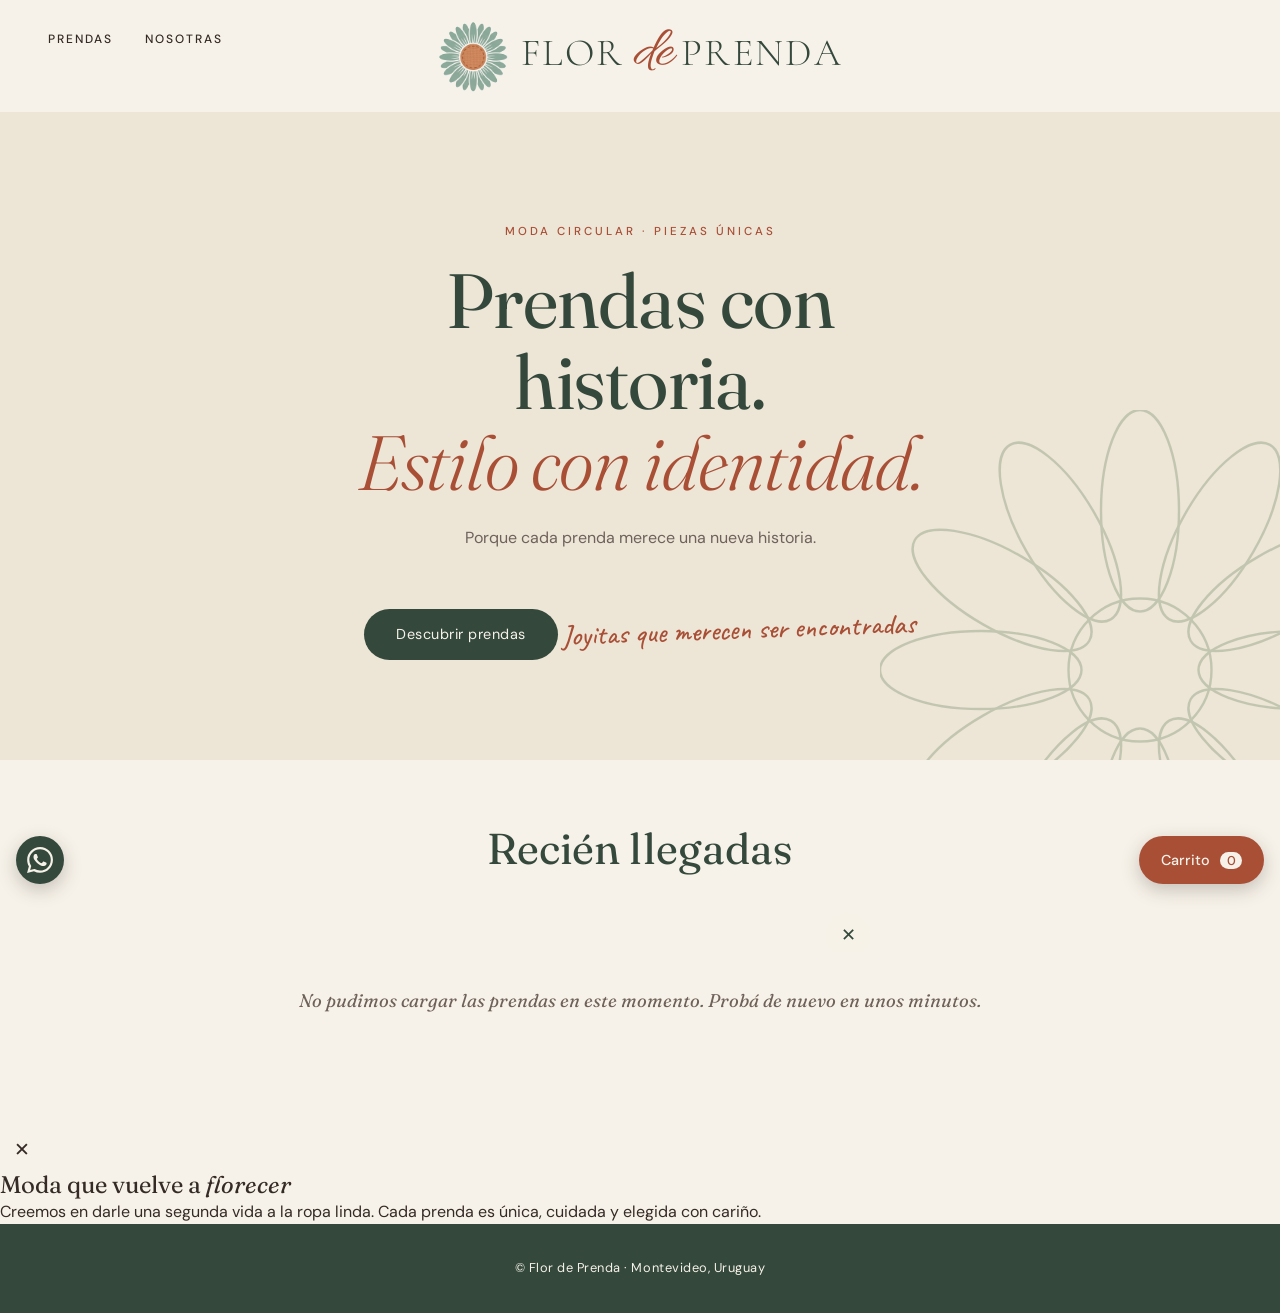
==== index.html @ 33b8c799 "Update index.html" ====
<!DOCTYPE html>
<html lang="es">
<head>
  <meta charset="UTF-8">
  <meta name="viewport" content="width=device-width, initial-scale=1">
  <title>Flor de Prenda · Ropa secondhand en Uruguay</title>

  <!-- Tipografías de Google Fonts: Fraunces (títulos), DM Sans (textos), Caveat (detalles a mano),
       Cormorant Garamond y Allura (solo para el logo) -->
  <link rel="preconnect" href="https://fonts.googleapis.com">
  <link rel="preconnect" href="https://fonts.gstatic.com" crossorigin>
  <link href="https://fonts.googleapis.com/css2?family=Fraunces:ital,opsz,wght@0,9..144,300..700;1,9..144,300..700&family=Cormorant+Garamond:wght@300;400&family=Allura&family=DM+Sans:wght@300;400;500&family=Caveat:wght@500&display=swap" rel="stylesheet">
  <link rel="icon" type="image/png" href="logo-flor.png">
  <!-- Acá conectamos el archivo de estilos -->
  <link rel="stylesheet" href="style.css">
  
</head>
<body>

  <!-- ENCABEZADO -->
  <header class="encabezado">
    <a href="#" class="marca" aria-label="Flor de Prenda, ir al inicio">
      <img class="marca-flor" src="logo-flor.png" alt="" width="380" height="380">
      <span class="marca-nombre">
        <span>FLOR</span><span class="marca-de">de</span><span>PRENDA</span>
      </span>
    </a>
    <nav class="menu">
      <a href="#prendas">Prendas</a>
      <a href="#nosotras">Nosotras</a>
    </nav>
  </header>

  <!-- PORTADA -->
  <section class="portada">

    <!-- Detalle decorativo: pétalos en línea fina (no se lee, solo adorna) -->
    <svg class="portada-petalos" viewBox="-160 -160 320 320" aria-hidden="true" focusable="false">
      <g fill="none" stroke="currentColor" stroke-width="1.5">
        <ellipse id="petalo" cx="0" cy="-98" rx="24" ry="62"/>
        <use href="#petalo" transform="rotate(30)"/>
        <use href="#petalo" transform="rotate(60)"/>
        <use href="#petalo" transform="rotate(90)"/>
        <use href="#petalo" transform="rotate(120)"/>
        <use href="#petalo" transform="rotate(150)"/>
        <use href="#petalo" transform="rotate(180)"/>
        <use href="#petalo" transform="rotate(210)"/>
        <use href="#petalo" transform="rotate(240)"/>
        <use href="#petalo" transform="rotate(270)"/>
        <use href="#petalo" transform="rotate(300)"/>
        <use href="#petalo" transform="rotate(330)"/>
        <circle r="44"/>
      </g>
    </svg>

    <div class="portada-contenido">
      <p class="portada-etiqueta">Moda circular · Piezas únicas</p>
      <h1>
        Prendas con historia.
        <span class="portada-linea2">Estilo con identidad.</span>
      </h1>
      <p class="portada-texto">
        Porque cada prenda merece una nueva historia.
      </p>
      <a href="#prendas" class="boton">Descubrir prendas</a>
      <p class="portada-nota">Joyitas que merecen ser encontradas</p>
    </div>
  </section>

  <!-- PRENDAS (se cargan solas desde Supabase) -->
  <section class="prendas" id="prendas">
    <h2>Recién llegadas</h2>
    <div class="filtros" id="filtros"></div>
    <div class="grilla" id="grilla"></div>
  </section>

    <!-- VENTANA "NOSOTRAS" -->
  <div class="fondo-nosotras" id="fondo-nosotras"></div>
  <section class="modal-nosotras" id="modal-nosotras" role="dialog" aria-modal="true" aria-labelledby="titulo-nosotras">
    <button class="cerrar" id="cerrar-nosotras" type="button" aria-label="Cerrar">✕</button>
    <h2 id="titulo-nosotras">Moda que vuelve a <em>florecer</em></h2>
    <p>
      Creemos en darle una segunda vida a la ropa linda. Cada prenda es única,
      cuidada y elegida con cariño.
    </p>
  </section>

  <!-- PIE DE PÁGINA -->
  <footer class="pie">
    <p>© Flor de Prenda · Montevideo, Uruguay</p>
  </footer>

  <!-- BOTÓN FLOTANTE DE WHATSAPP (consultas rápidas). El enlace lo completa app.js -->
  <a class="whatsapp-flotante" id="whatsapp-flotante" href="#" target="_blank" rel="noopener" aria-label="Consultar por WhatsApp">
    <svg viewBox="0 0 24 24" aria-hidden="true" focusable="false">
      <path d="M17.472 14.382c-.297-.149-1.758-.867-2.03-.967-.273-.099-.471-.148-.67.15-.197.297-.767.966-.94 1.164-.173.199-.347.223-.644.075-.297-.15-1.255-.463-2.39-1.475-.883-.788-1.48-1.761-1.653-2.059-.173-.297-.018-.458.13-.606.134-.133.298-.347.446-.52.149-.174.198-.298.298-.497.099-.198.05-.371-.025-.52-.075-.149-.669-1.612-.916-2.207-.242-.579-.487-.5-.669-.51-.173-.008-.371-.01-.57-.01-.198 0-.52.074-.792.372-.272.297-1.04 1.016-1.04 2.479 0 1.462 1.065 2.875 1.213 3.074.149.198 2.096 3.2 5.077 4.487.709.306 1.262.489 1.694.625.712.227 1.36.195 1.871.118.571-.085 1.758-.719 2.006-1.413.248-.694.248-1.289.173-1.413-.074-.124-.272-.198-.57-.347m-5.421 7.403h-.004a9.87 9.87 0 01-5.031-1.378l-.361-.214-3.741.982.998-3.648-.235-.374a9.86 9.86 0 01-1.51-5.26c.001-5.45 4.436-9.884 9.888-9.884 2.64 0 5.122 1.03 6.988 2.898a9.825 9.825 0 012.893 6.994c-.003 5.45-4.437 9.884-9.885 9.884m8.413-18.297A11.815 11.815 0 0012.05 0C5.495 0 .16 5.335.157 11.892c0 2.096.547 4.142 1.588 5.945L.057 24l6.305-1.654a11.882 11.882 0 005.683 1.448h.005c6.554 0 11.89-5.335 11.893-11.893a11.821 11.821 0 00-3.48-8.413Z"/>
    </svg>
  </a>

  <!-- CARRITO -->
  <button class="carrito-flotante" id="abrir-carrito" type="button">
    Carrito <span id="contador">0</span>
  </button>

  <div class="fondo-carrito" id="fondo-carrito"></div>

  <aside class="panel-carrito" id="panel-carrito" aria-label="Carrito de compras">
    <div class="panel-cabecera">
      <h2>Tu carrito</h2>
      <button class="cerrar" id="cerrar-carrito" type="button" aria-label="Cerrar carrito">✕</button>
    </div>
    <div class="panel-lista" id="lista-carrito"></div>
    <div class="panel-pie" id="pie-carrito"></div>
  </aside>
  <!-- FICHA DE LA PRENDA (fotos deslizables) -->
  <div class="fondo-ficha" id="fondo-ficha"></div>

  <aside class="ficha" id="ficha" role="dialog" aria-modal="true" aria-label="Detalle de la prenda">
    <button class="ficha-cerrar" id="cerrar-ficha" type="button" aria-label="Cerrar">✕</button>
    <div class="ficha-galeria" id="ficha-galeria"></div>
    <div class="ficha-info" id="ficha-info"></div>
  </aside>
  <script src="config.js"></script>
  <script src="app.js"></script>
</body>
</html>
---- style.css ----
/* ====== COLORES Y TIPOGRAFÍAS (los definimos una sola vez) ====== */
:root {
  /* Paleta de Flor de Prenda */
  --crema: #F7F2E9;
  --salvia: #A6B39A;
  --verde-oscuro: #34483C;
  --terracota: #A84F36;
  --chocolate: #342A26;

  /* Tonos derivados de la paleta */
  --arena: #EDE5D6;
  --salvia-suave: #E3E8DB;
  --terracota-oscuro: #8E412C;
  --texto: var(--chocolate);
  --texto-suave: #6E625A;

  /* Tipografías */
  --fuente-titulos: "Fraunces", Georgia, serif;
  --fuente-texto: "DM Sans", Arial, sans-serif;
  --fuente-mano: "Caveat", cursive;

  /* Tipografías del logo (solo se usan en el encabezado) */
  --fuente-logo: "Cormorant Garamond", Georgia, serif;
  --fuente-firma: "Allura", "Brush Script MT", cursive;
}

/* ====== BASE ====== */
* {
  box-sizing: border-box;
  margin: 0;
  padding: 0;
}

body {
  background: var(--crema);
  color: var(--texto);
  font-family: var(--fuente-texto);
  font-weight: 400;
  line-height: 1.6;
}

h1, h2, h3 {
  font-family: var(--fuente-titulos);
  font-weight: 400;
  line-height: 1.15;
}

a {
  color: inherit;
  text-decoration: none;
}

/* Contorno visible cuando se navega con el teclado */
a:focus-visible,
button:focus-visible {
  outline: 2px solid var(--terracota);
  outline-offset: 3px;
}

/* ====== ENCABEZADO ====== */
/* Celular: logo arriba, menú abajo, todo centrado */
.encabezado {
  display: grid;
  grid-template-columns: 1fr;
  justify-items: center;
  gap: 2px;
  padding: 14px 24px 4px;
  border-bottom: 1px solid var(--arena);
}

.marca {
  display: inline-flex;
  align-items: center;
  gap: 12px;
  color: var(--verde-oscuro);
}

/* La flor: el truco "darken" hace que su fondo se funda con la página */
.marca-flor {
  display: block;
  height: 54px;
  width: auto;
  mix-blend-mode: darken;
}

/* El nombre: FLOR y PRENDA en Cormorant Garamond Light, "de" en Allura */
.marca-nombre {
  display: flex;
  align-items: baseline;
  gap: 0.22em;
  font-family: var(--fuente-logo);
  font-weight: 300;
  font-size: 1.6rem;
  line-height: 1;
  letter-spacing: 0.06em;
}

.marca-de {
  display: inline-block;
  font-family: var(--fuente-firma);
  font-weight: 400;
  font-size: 1.5em;
  letter-spacing: 0;
  color: var(--terracota);
  transform: translateY(-0.02em);
}

.menu {
  display: flex;
  gap: 28px;
}

.menu a {
  display: inline-block;
  padding: 10px 0;
  font-size: 0.75rem;
  font-weight: 500;
  text-transform: uppercase;
  letter-spacing: 2px;
  color: var(--texto);
  border-bottom: 1px solid transparent;
  transition: color 0.2s, border-color 0.2s;
}

.menu a:hover {
  color: var(--terracota);
  border-bottom-color: var(--terracota);
}

/* Pantallas grandes: menú a la izquierda, logo en el centro */
@media (min-width: 900px) {
  .encabezado {
    grid-template-columns: 1fr auto 1fr;
    padding: 20px 48px;
  }

  .marca {
    grid-column: 2;
    grid-row: 1;
  }

  .menu {
    grid-column: 1;
    grid-row: 1;
    justify-self: start;
    gap: 32px;
  }

  .marca-flor {
    height: 72px;
  }

  .marca-nombre {
    font-size: 2.4rem;
  }
}

/* ====== PORTADA ====== */
.portada {
  position: relative;
  overflow: hidden;           /* los pétalos decorativos se recortan en el borde */
  text-align: center;
  padding: 72px 24px 64px;
  background: var(--arena);
}

.portada-contenido {
  position: relative;         /* queda por encima de los pétalos */
  max-width: 640px;
  margin: 0 auto;
}

/* Pétalos decorativos, muy sutiles */
.portada-petalos {
  position: absolute;
  right: -90px;
  bottom: -110px;
  width: 320px;
  height: 320px;
  color: var(--salvia);
  opacity: 0.6;
  pointer-events: none;
}

.portada-etiqueta {
  margin-bottom: 20px;
  font-size: 0.72rem;
  font-weight: 500;
  letter-spacing: 3px;
  text-transform: uppercase;
  color: var(--terracota);
}

.portada h1 {
  margin-bottom: 22px;
  font-size: clamp(2.6rem, 10vw, 4.8rem);
  font-weight: 400;
  line-height: 1.05;
  letter-spacing: -0.01em;
  color: var(--verde-oscuro);
}

/* Segunda línea: itálica terracota */
.portada-linea2 {
  display: block;
  font-style: italic;
  font-weight: 300;
  color: var(--terracota);
}

.portada-texto {
  max-width: 440px;
  margin: 0 auto 32px;
  color: var(--texto-suave);
}

/* Detalle manuscrito */
.portada-nota {
  display: inline-block;
  margin-top: 30px;
  font-family: var(--fuente-mano);
  font-size: 1.5rem;
  font-weight: 500;
  line-height: 1.2;
  color: var(--terracota);
  transform: rotate(-2deg);
}

.boton {
  display: inline-block;
  background: var(--verde-oscuro);
  color: var(--crema);
  padding: 14px 32px;
  border-radius: 999px;
  font-size: 0.9rem;
  letter-spacing: 0.5px;
  transition: background 0.2s;
}

.boton:hover {
  background: var(--terracota);
}

/* Pantallas grandes: portada con más aire y pétalos más grandes */
@media (min-width: 900px) {
  .portada {
    padding: 110px 24px 100px;
  }

  .portada-petalos {
    right: -120px;
    bottom: -170px;
    width: 520px;
    height: 520px;
  }

  .portada-nota {
    font-size: 1.8rem;
  }
}

/* ====== PRENDAS ====== */
.prendas {
  padding: 64px 24px 72px;
  max-width: 1100px;
  margin: 0 auto;
}

.prendas h2,
.nosotras h2 {
  margin-bottom: 32px;
  font-size: clamp(2rem, 6vw, 2.7rem);
  text-align: center;
  color: var(--verde-oscuro);
}

.grilla {
  display: grid;
  grid-template-columns: 1fr;   /* celular: una columna */
  gap: 44px 28px;
}

/* Pantallas medianas y grandes: más columnas */
@media (min-width: 600px) {
  .grilla {
    grid-template-columns: repeat(2, 1fr);
  }
}

@media (min-width: 900px) {
  .grilla {
    grid-template-columns: repeat(3, 1fr);
  }
}

.tarjeta h3 {
  margin-top: 16px;
  font-size: 1.4rem;
  color: var(--verde-oscuro);
}

.detalle {
  margin-top: 2px;
  font-size: 0.85rem;
  color: var(--texto-suave);
}

.precio {
  margin-top: 6px;
  font-size: 1.05rem;
  font-weight: 500;
  letter-spacing: 0.02em;
  color: var(--terracota);
}

/* Foto de cada prenda */
.foto {
  aspect-ratio: 3 / 4;
  width: 100%;
  object-fit: cover;
  border-radius: 14px;
  background: var(--arena);
}

/* ====== NOSOTRAS ====== */
.nosotras {
  padding: 72px 24px;
  text-align: center;
  background: var(--salvia-suave);
}

.nosotras-contenido {
  max-width: 520px;
  margin: 0 auto;
}

.nosotras h2 {
  margin-bottom: 20px;
}

/* Una sola palabra en itálica terracota */
.nosotras h2 em {
  font-style: italic;
  font-weight: 300;
  color: var(--terracota);
}

.nosotras p {
  color: var(--texto-suave);
}

/* Firma manuscrita (lleva ".nosotras" adelante para ganarle a ".nosotras p") */
.nosotras .nosotras-firma {
  display: inline-block;
  margin-top: 22px;
  font-family: var(--fuente-mano);
  font-size: 1.6rem;
  font-weight: 500;
  line-height: 1.2;
  color: var(--terracota);
  transform: rotate(-2deg);
}

/* ====== PIE ====== */
.pie {
  padding: 34px 24px 96px;      /* espacio abajo para que los botones flotantes no tapen el texto */
  text-align: center;
  font-size: 0.8rem;
  letter-spacing: 0.04em;
  color: var(--crema);
  background: var(--verde-oscuro);
}

@media (min-width: 900px) {
  .pie {
    padding: 34px 24px;
  }
}

/* ====== ETIQUETA "VENDIDA" ====== */
.foto-caja {
  position: relative;
}

.foto {
  display: block;
}

.etiqueta-vendida {
  position: absolute;
  top: 12px;
  left: 12px;
  background: var(--terracota);
  color: var(--crema);
  padding: 4px 14px;
  border-radius: 999px;
  font-size: 0.72rem;
  font-weight: 500;
  letter-spacing: 1.5px;
  text-transform: uppercase;
}

.tarjeta.vendida .foto {
  opacity: 0.55;
}

/* ====== FILTROS ====== */
.filtros {
  display: flex;
  flex-direction: column;
  align-items: center;
  gap: 20px;
  margin-bottom: 40px;
  text-align: center;
}

.filtro-titulo {
  margin-bottom: 10px;
  font-size: 0.72rem;
  font-weight: 500;
  letter-spacing: 2px;
  text-transform: uppercase;
  color: var(--texto-suave);
}

.chips {
  display: flex;
  flex-wrap: wrap;
  justify-content: center;
  gap: 8px;
}

.chip {
  font-family: var(--fuente-texto);
  font-size: 0.85rem;
  font-weight: 400;
  color: var(--verde-oscuro);
  background: transparent;
  border: 1px solid var(--salvia);
  border-radius: 999px;
  padding: 8px 18px;
  min-height: 40px;           /* cómodo para tocar con el dedo */
  cursor: pointer;
  transition: background 0.2s, border-color 0.2s, color 0.2s;
}

.chip:hover {
  background: rgba(166, 179, 154, 0.22);
}

.chip.activo {
  background: var(--verde-oscuro);
  border-color: var(--verde-oscuro);
  color: var(--crema);
}

.sin-resultados {
  grid-column: 1 / -1;        /* ocupa todo el ancho de la grilla */
  text-align: center;
  font-family: var(--fuente-titulos);
  font-style: italic;
  font-size: 1.15rem;
  color: var(--texto-suave);
  padding: 40px 0;
}

/* ====== BOTÓN AGREGAR (en cada tarjeta) ====== */
.boton-agregar {
  width: 100%;
  margin-top: 14px;
  font-family: var(--fuente-texto);
  font-size: 0.85rem;
  font-weight: 500;
  letter-spacing: 0.3px;
  color: var(--verde-oscuro);
  background: transparent;
  border: 1px solid var(--verde-oscuro);
  border-radius: 999px;
  padding: 10px 16px;
  min-height: 44px;
  cursor: pointer;
  transition: background 0.2s, color 0.2s, border-color 0.2s;
}

.boton-agregar:hover:not(:disabled) {
  background: var(--verde-oscuro);
  color: var(--crema);
}

.boton-agregar:disabled {
  cursor: default;
  opacity: 0.55;
  border-color: var(--salvia);
  color: var(--texto-suave);
}

.boton-agregar.en-carrito {
  opacity: 1;
  color: var(--terracota);
  border-color: var(--terracota);
}

/* ====== BOTÓN FLOTANTE DEL CARRITO ====== */
.carrito-flotante {
  position: fixed;
  right: 16px;
  bottom: 16px;
  z-index: 20;
  font-family: var(--fuente-texto);
  font-size: 0.9rem;
  font-weight: 500;
  color: var(--crema);
  background: var(--terracota);
  border: none;
  border-radius: 999px;
  padding: 14px 22px;
  min-height: 48px;
  box-shadow: 0 6px 18px rgba(52, 42, 38, 0.25);
  cursor: pointer;
}

.carrito-flotante span {
  display: inline-block;
  min-width: 22px;
  margin-left: 6px;
  padding: 0 6px;
  background: var(--crema);
  color: var(--terracota);
  border-radius: 999px;
  font-size: 0.8rem;
  text-align: center;
}

/* ====== BOTÓN FLOTANTE DE WHATSAPP ====== */
.whatsapp-flotante {
  position: fixed;
  left: 16px;
  bottom: 16px;
  z-index: 20;
  display: flex;
  align-items: center;
  justify-content: center;
  width: 48px;
  height: 48px;
  border-radius: 50%;
  color: var(--crema);
  background: var(--verde-oscuro);
  box-shadow: 0 6px 18px rgba(52, 42, 38, 0.25);
  transition: background 0.2s;
}

.whatsapp-flotante:hover {
  background: var(--terracota);
}

.whatsapp-flotante svg {
  display: block;
  width: 26px;
  height: 26px;
  fill: currentColor;
}

/* ====== PANEL DEL CARRITO ====== */
.fondo-carrito {
  position: fixed;
  inset: 0;
  background: rgba(52, 42, 38, 0.45);
  opacity: 0;
  pointer-events: none;
  transition: opacity 0.25s;
  z-index: 30;
}

.fondo-carrito.abierto {
  opacity: 1;
  pointer-events: auto;
}

.panel-carrito {
  position: fixed;
  top: 0;
  right: 0;
  bottom: 0;
  width: min(420px, 100%);
  display: flex;
  flex-direction: column;
  background: var(--crema);
  transform: translateX(100%);
  transition: transform 0.3s;
  z-index: 40;
}

.panel-carrito.abierto {
  transform: translateX(0);
}

body.sin-scroll {
  overflow: hidden;
}

.panel-cabecera {
  display: flex;
  justify-content: space-between;
  align-items: center;
  padding: 18px 20px;
  border-bottom: 1px solid var(--arena);
}

.panel-cabecera h2 {
  font-size: 1.7rem;
  color: var(--verde-oscuro);
}

.cerrar {
  font-size: 1.2rem;
  color: var(--texto);
  background: transparent;
  border: none;
  width: 44px;
  height: 44px;
  cursor: pointer;
}

.panel-lista {
  flex: 1;
  overflow-y: auto;
  padding: 8px 20px;
}

.carrito-vacio {
  text-align: center;
  font-family: var(--fuente-titulos);
  font-style: italic;
  font-size: 1.1rem;
  color: var(--texto-suave);
  padding: 48px 0;
}

.item-carrito {
  display: flex;
  gap: 14px;
  align-items: center;
  padding: 14px 0;
  border-bottom: 1px solid var(--arena);
}

.item-foto {
  width: 64px;
  height: 80px;
  flex-shrink: 0;
  object-fit: cover;
  border-radius: 8px;
}

.item-info {
  flex: 1;
}

.item-nombre {
  font-family: var(--fuente-titulos);
  font-size: 1.15rem;
  font-weight: 500;
  line-height: 1.2;
  color: var(--verde-oscuro);
}

.item-quitar {
  font-family: var(--fuente-texto);
  font-size: 0.8rem;
  color: var(--texto-suave);
  background: transparent;
  border: none;
  text-decoration: underline;
  min-height: 44px;
  padding: 0 4px;
  cursor: pointer;
}

.panel-pie {
  padding: 16px 20px 24px;
  border-top: 1px solid var(--arena);
  background: var(--arena);
}

.panel-pie:empty {
  display: none;
}

.fila-total {
  display: flex;
  justify-content: space-between;
  padding: 4px 0;
  color: var(--texto-suave);
}

.fila-total-final {
  margin-top: 4px;
  padding-top: 10px;
  border-top: 1px solid var(--salvia);
  font-family: var(--fuente-titulos);
  font-size: 1.35rem;
  font-weight: 500;
  color: var(--verde-oscuro);
}

.nota-envio {
  margin: 10px 0 16px;
  font-size: 0.8rem;
  color: var(--texto-suave);
}

.boton-finalizar {
  width: 100%;
  border: none;
  font-family: var(--fuente-texto);
  min-height: 48px;
  cursor: pointer;
}

.vaciar {
  display: block;
  margin: 12px auto 0;
  font-family: var(--fuente-texto);
  font-size: 0.8rem;
  color: var(--texto-suave);
  background: transparent;
  border: none;
  text-decoration: underline;
  min-height: 40px;
  cursor: pointer;
}

/* ====== TARJETA: foto clickeable ====== */
.foto-caja[data-ficha],
.tarjeta h3[data-ficha] {
  cursor: pointer;
}

.etiqueta-fotos {
  position: absolute;
  right: 12px;
  bottom: 12px;
  background: rgba(247, 242, 233, 0.92);
  color: var(--verde-oscuro);
  padding: 3px 12px;
  border-radius: 999px;
  font-size: 0.72rem;
  font-weight: 500;
  letter-spacing: 0.5px;
}

/* ====== FICHA DE LA PRENDA ====== */
.fondo-ficha {
  position: fixed;
  inset: 0;
  background: rgba(52, 42, 38, 0.55);
  opacity: 0;
  pointer-events: none;
  transition: opacity 0.25s;
  z-index: 50;
}

.fondo-ficha.abierta {
  opacity: 1;
  pointer-events: auto;
}

.ficha {
  position: fixed;
  left: 50%;
  bottom: 0;
  width: min(480px, 100%);
  max-height: 94vh;
  overflow-y: auto;
  background: var(--crema);
  border-radius: 20px 20px 0 0;
  transform: translate(-50%, 105%);
  transition: transform 0.3s;
  z-index: 60;
}

.ficha.abierta {
  transform: translate(-50%, 0);
}

.ficha-cerrar {
  position: absolute;
  top: 10px;
  right: 10px;
  z-index: 5;
  width: 44px;
  height: 44px;
  font-size: 1.1rem;
  color: var(--verde-oscuro);
  background: rgba(247, 242, 233, 0.92);
  border: none;
  border-radius: 50%;
  cursor: pointer;
}

.ficha-galeria {
  position: relative;
}

.ficha-pista {
  display: flex;
  overflow-x: auto;
  scroll-snap-type: x mandatory;
  scrollbar-width: none;
  -webkit-overflow-scrolling: touch;
}

.ficha-pista::-webkit-scrollbar {
  display: none;
}

.ficha-foto {
  flex: 0 0 100%;
  width: 100%;
  aspect-ratio: 3 / 4;
  object-fit: cover;
  scroll-snap-align: center;
  background: var(--arena);
}

.ficha-puntos {
  position: absolute;
  left: 0;
  right: 0;
  bottom: 14px;
  display: flex;
  justify-content: center;
  gap: 8px;
  pointer-events: none;
}

.ficha-punto {
  width: 8px;
  height: 8px;
  border-radius: 50%;
  background: rgba(247, 242, 233, 0.6);
  box-shadow: 0 0 0 1px rgba(52, 42, 38, 0.25);
  transition: background 0.2s, transform 0.2s;
}

.ficha-punto.activo {
  background: var(--crema);
  transform: scale(1.3);
}

.ficha-flecha {
  position: absolute;
  top: 50%;
  width: 40px;
  height: 40px;
  margin-top: -20px;
  font-size: 1.1rem;
  color: var(--verde-oscuro);
  background: rgba(247, 242, 233, 0.9);
  border: none;
  border-radius: 50%;
  cursor: pointer;
}

.ficha-flecha-izq { left: 10px; }
.ficha-flecha-der { right: 10px; }

/* En el celular se desliza con el dedo, así que las flechas se esconden */
@media (hover: none) {
  .ficha-flecha {
    display: none;
  }
}

.ficha-info {
  padding: 22px 24px 28px;
}

.ficha-info h2 {
  font-size: 1.8rem;
  color: var(--verde-oscuro);
}

.ficha-info .precio {
  margin-top: 10px;
  font-size: 1.3rem;
}

.ficha-descripcion {
  margin-top: 16px;
  white-space: pre-line;
  color: var(--texto-suave);
}

.ficha-info .boton-agregar {
  margin-top: 22px;
}

.ficha-ver-carrito {
  display: block;
  width: 100%;
  margin-top: 6px;
  font-family: var(--fuente-texto);
  font-size: 0.85rem;
  color: var(--verde-oscuro);
  background: transparent;
  border: none;
  text-decoration: underline;
  min-height: 44px;
  cursor: pointer;
}
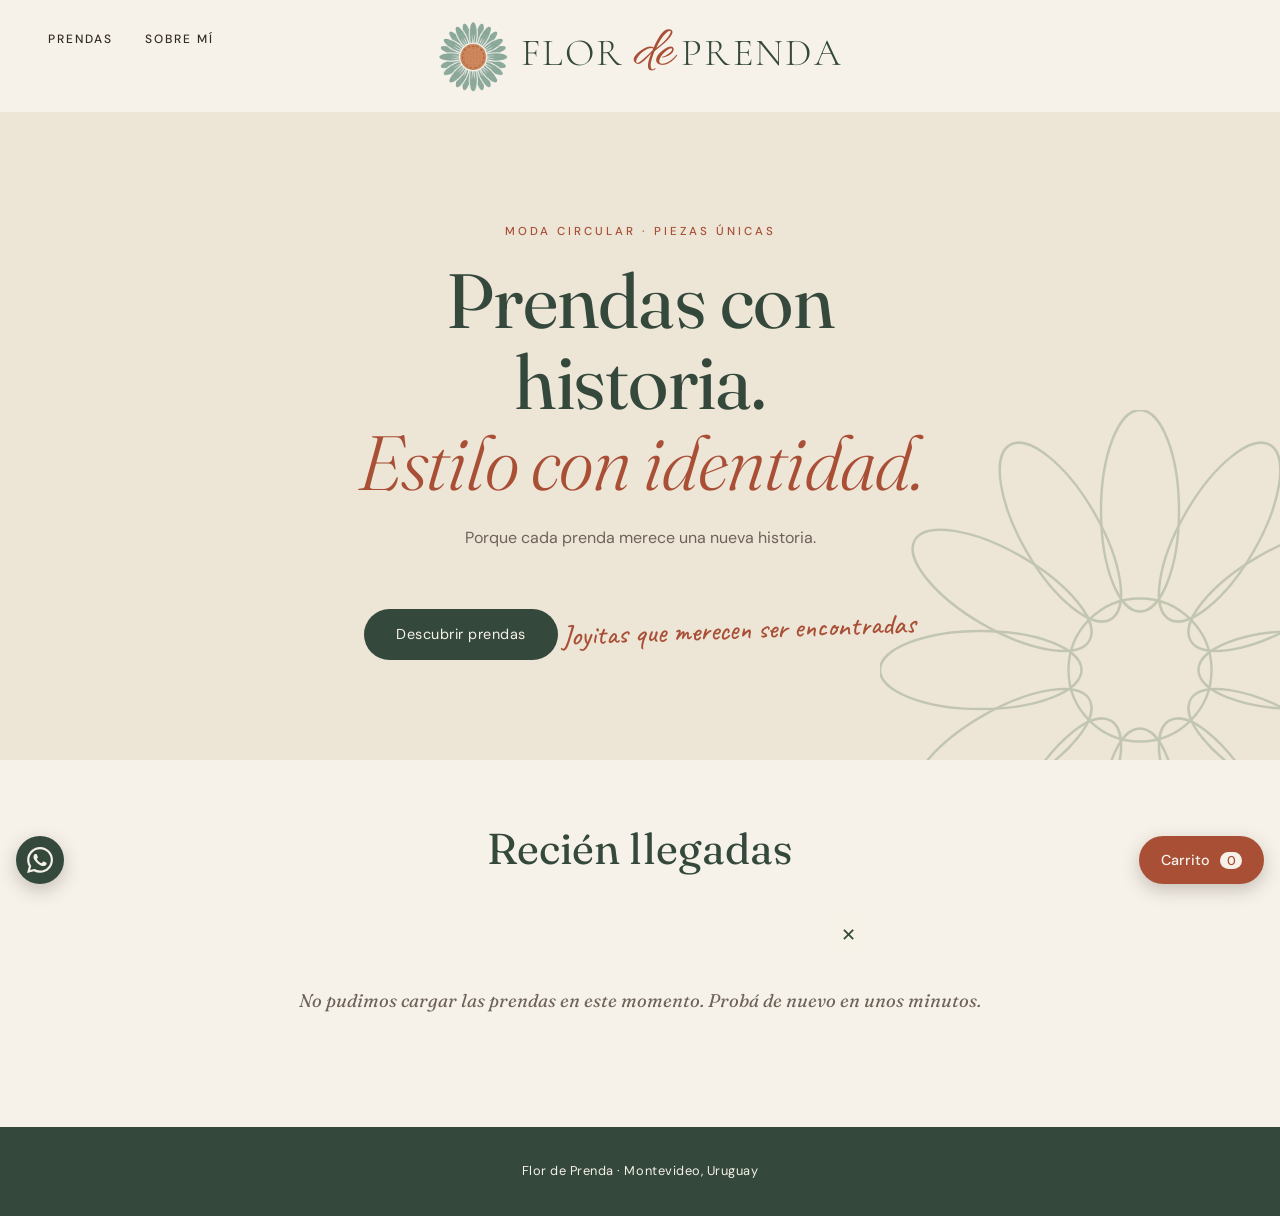
==== commit 49f5d817: "Update index.html" ====
--- a/index.html
+++ b/index.html
@@ -27,7 +27,7 @@
     </a>
     <nav class="menu">
       <a href="#prendas">Prendas</a>
-      <a href="#nosotras">Nosotras</a>
+      <a href="#sobre-mi" id="abrir-sobre-mi">Sobre mí</a>
     </nav>
   </header>
 
@@ -74,20 +74,9 @@
     <div class="grilla" id="grilla"></div>
   </section>
 
-    <!-- VENTANA "NOSOTRAS" -->
-  <div class="fondo-nosotras" id="fondo-nosotras"></div>
-  <section class="modal-nosotras" id="modal-nosotras" role="dialog" aria-modal="true" aria-labelledby="titulo-nosotras">
-    <button class="cerrar" id="cerrar-nosotras" type="button" aria-label="Cerrar">✕</button>
-    <h2 id="titulo-nosotras">Moda que vuelve a <em>florecer</em></h2>
-    <p>
-      Creemos en darle una segunda vida a la ropa linda. Cada prenda es única,
-      cuidada y elegida con cariño.
-    </p>
-  </section>
-
   <!-- PIE DE PÁGINA -->
   <footer class="pie">
-    <p>© Flor de Prenda · Montevideo, Uruguay</p>
+    <p>Flor de Prenda · Montevideo, Uruguay</p>
   </footer>
 
   <!-- BOTÓN FLOTANTE DE WHATSAPP (consultas rápidas). El enlace lo completa app.js -->
@@ -112,6 +101,7 @@
     <div class="panel-lista" id="lista-carrito"></div>
     <div class="panel-pie" id="pie-carrito"></div>
   </aside>
+
   <!-- FICHA DE LA PRENDA (fotos deslizables) -->
   <div class="fondo-ficha" id="fondo-ficha"></div>
 
@@ -120,7 +110,87 @@
     <div class="ficha-galeria" id="ficha-galeria"></div>
     <div class="ficha-info" id="ficha-info"></div>
   </aside>
+
+  <!-- VENTANA "SOBRE MÍ" -->
+  <style>
+    .sobre-mi {
+      border: none;
+      padding: 0;
+      width: min(520px, 92%);
+      max-height: 85vh;
+      overflow-y: auto;
+      border-radius: 14px;
+      background: #F7F2E9;
+      color: #342A26;
+      box-shadow: 0 20px 50px rgba(52, 42, 38, 0.3);
+    }
+    .sobre-mi::backdrop {
+      background: rgba(52, 42, 38, 0.55);
+    }
+    .sobre-mi-contenido {
+      padding: 44px 30px 30px;
+    }
+    .sobre-mi h2 {
+      font-size: 2rem;
+      line-height: 1.15;
+      margin-bottom: 14px;
+    }
+    .sobre-mi h2 em {
+      font-style: italic;
+      color: #A84F36;
+    }
+    .sobre-mi p {
+      margin-bottom: 12px;
+      opacity: 0.85;
+    }
+    .sobre-mi-cerrar {
+      position: absolute;
+      top: 6px;
+      right: 6px;
+      width: 44px;
+      height: 44px;
+      font-size: 1.2rem;
+      color: #342A26;
+      background: transparent;
+      border: none;
+      cursor: pointer;
+    }
+    body:has(dialog[open]) {
+      overflow: hidden;
+    }
+  </style>
+
+  <dialog class="sobre-mi" id="sobre-mi" aria-labelledby="titulo-sobre-mi">
+    <form method="dialog">
+      <button class="sobre-mi-cerrar" aria-label="Cerrar">✕</button>
+    </form>
+    <div class="sobre-mi-contenido">
+      <h2 id="titulo-sobre-mi">Moda que vuelve a <em>florecer</em></h2>
+      <p>
+        Creemos en darle una segunda vida a la ropa linda. Cada prenda es única,
+        cuidada y elegida con cariño.
+      </p>
+    </div>
+  </dialog>
+
   <script src="config.js"></script>
   <script src="app.js"></script>
+  <script>
+    (function () {
+      var enlace = document.getElementById("abrir-sobre-mi");
+      var dialogo = document.getElementById("sobre-mi");
+      if (!enlace || !dialogo || typeof dialogo.showModal !== "function") return;
+
+      enlace.addEventListener("click", function (evento) {
+        evento.preventDefault();
+        dialogo.showModal();
+      });
+
+      // Un clic en el fondo oscuro, fuera de la tarjeta, la cierra
+      dialogo.addEventListener("click", function (evento) {
+        if (evento.target === dialogo) dialogo.close();
+      });
+    })();
+  </script>
 </body>
 </html>
--- a/style.css
+++ b/style.css
@@ -909,3 +909,73 @@
   min-height: 44px;
   cursor: pointer;
 }
+/* ====== VENTANA "NOSOTRAS" ====== */
+.fondo-nosotras {
+  position: fixed;
+  inset: 0;
+  background: rgba(52, 42, 38, 0.5);
+  opacity: 0;
+  pointer-events: none;
+  transition: opacity 0.25s;
+  z-index: 50;
+}
+
+.fondo-nosotras.abierto {
+  opacity: 1;
+  pointer-events: auto;
+}
+
+.modal-nosotras {
+  position: fixed;
+  top: 50%;
+  left: 50%;
+  transform: translate(-50%, -46%);
+  width: min(520px, 92%);
+  max-height: 85vh;
+  overflow-y: auto;
+  padding: 40px 30px 30px;
+  background: var(--crema, #F7F2E9);
+  color: var(--chocolate, #342A26);
+  border-radius: 14px;
+  box-shadow: 0 20px 50px rgba(52, 42, 38, 0.25);
+  opacity: 0;
+  pointer-events: none;
+  transition: opacity 0.25s, transform 0.25s;
+  z-index: 60;
+}
+
+.modal-nosotras.abierto {
+  opacity: 1;
+  pointer-events: auto;
+  transform: translate(-50%, -50%);
+}
+
+.modal-nosotras h2 {
+  font-size: 2rem;
+  line-height: 1.15;
+  margin-bottom: 14px;
+}
+
+.modal-nosotras h2 em {
+  font-style: italic;
+  color: var(--terracota, #A84F36);
+}
+
+.modal-nosotras p {
+  color: var(--chocolate, #342A26);
+  opacity: 0.8;
+  margin-bottom: 12px;
+}
+
+.modal-nosotras .cerrar {
+  position: absolute;
+  top: 8px;
+  right: 8px;
+  width: 44px;
+  height: 44px;
+  font-size: 1.2rem;
+  color: var(--chocolate, #342A26);
+  background: transparent;
+  border: none;
+  cursor: pointer;
+}
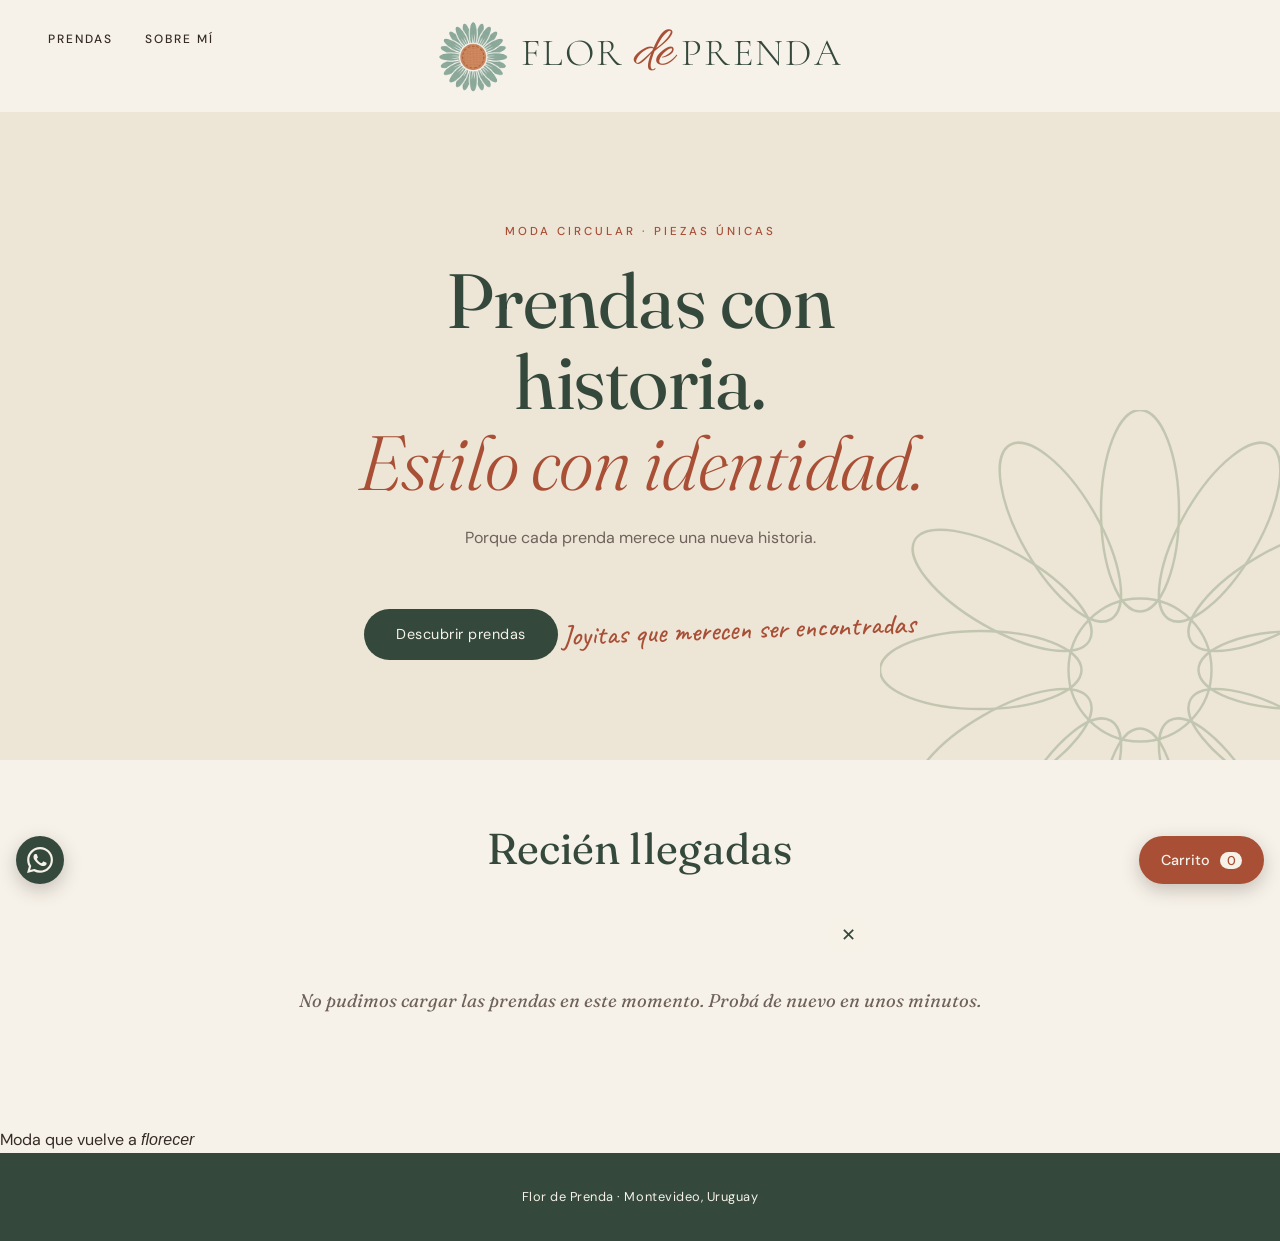
==== commit d8a77935: "Update index.html" ====
--- a/index.html
+++ b/index.html
@@ -73,7 +73,10 @@
     <div class="filtros" id="filtros"></div>
     <div class="grilla" id="grilla"></div>
   </section>
-
+  <!-- LEMA (arriba del pie de página) -->
+  <section class="lema">
+    <p>Moda que vuelve a <em>florecer</em></p>
+  </section>
   <!-- PIE DE PÁGINA -->
   <footer class="pie">
     <p>Flor de Prenda · Montevideo, Uruguay</p>
@@ -164,11 +167,19 @@
     <form method="dialog">
       <button class="sobre-mi-cerrar" aria-label="Cerrar">✕</button>
     </form>
-    <div class="sobre-mi-contenido">
+       <div class="sobre-mi-contenido">
       <h2 id="titulo-sobre-mi">Moda que vuelve a <em>florecer</em></h2>
       <p>
-        Creemos en darle una segunda vida a la ropa linda. Cada prenda es única,
-        cuidada y elegida con cariño.
+        Flor de Prenda nació de la resiliencia: de esos momentos en los que la vida nos lleva por caminos que nunca imaginamos y nos invita a descubrir una fuerza que no sabíamos que teníamos.
+      </p>
+      <p>
+        Este emprendimiento es una parte de mi historia. Un espacio para reinventarme, crecer y recordarme cada día que siempre se puede volver a empezar.
+      </p>
+      <p>
+        Creo que las prendas, como las personas, merecen nuevas oportunidades. Cada pieza que llega acá es única, cuidada y elegida con cariño, lista para empezar una nueva historia con quien vuelva a elegirla.
+      </p>
+      <p>
+        Gracias por ser parte de este camino.
       </p>
     </div>
   </dialog>
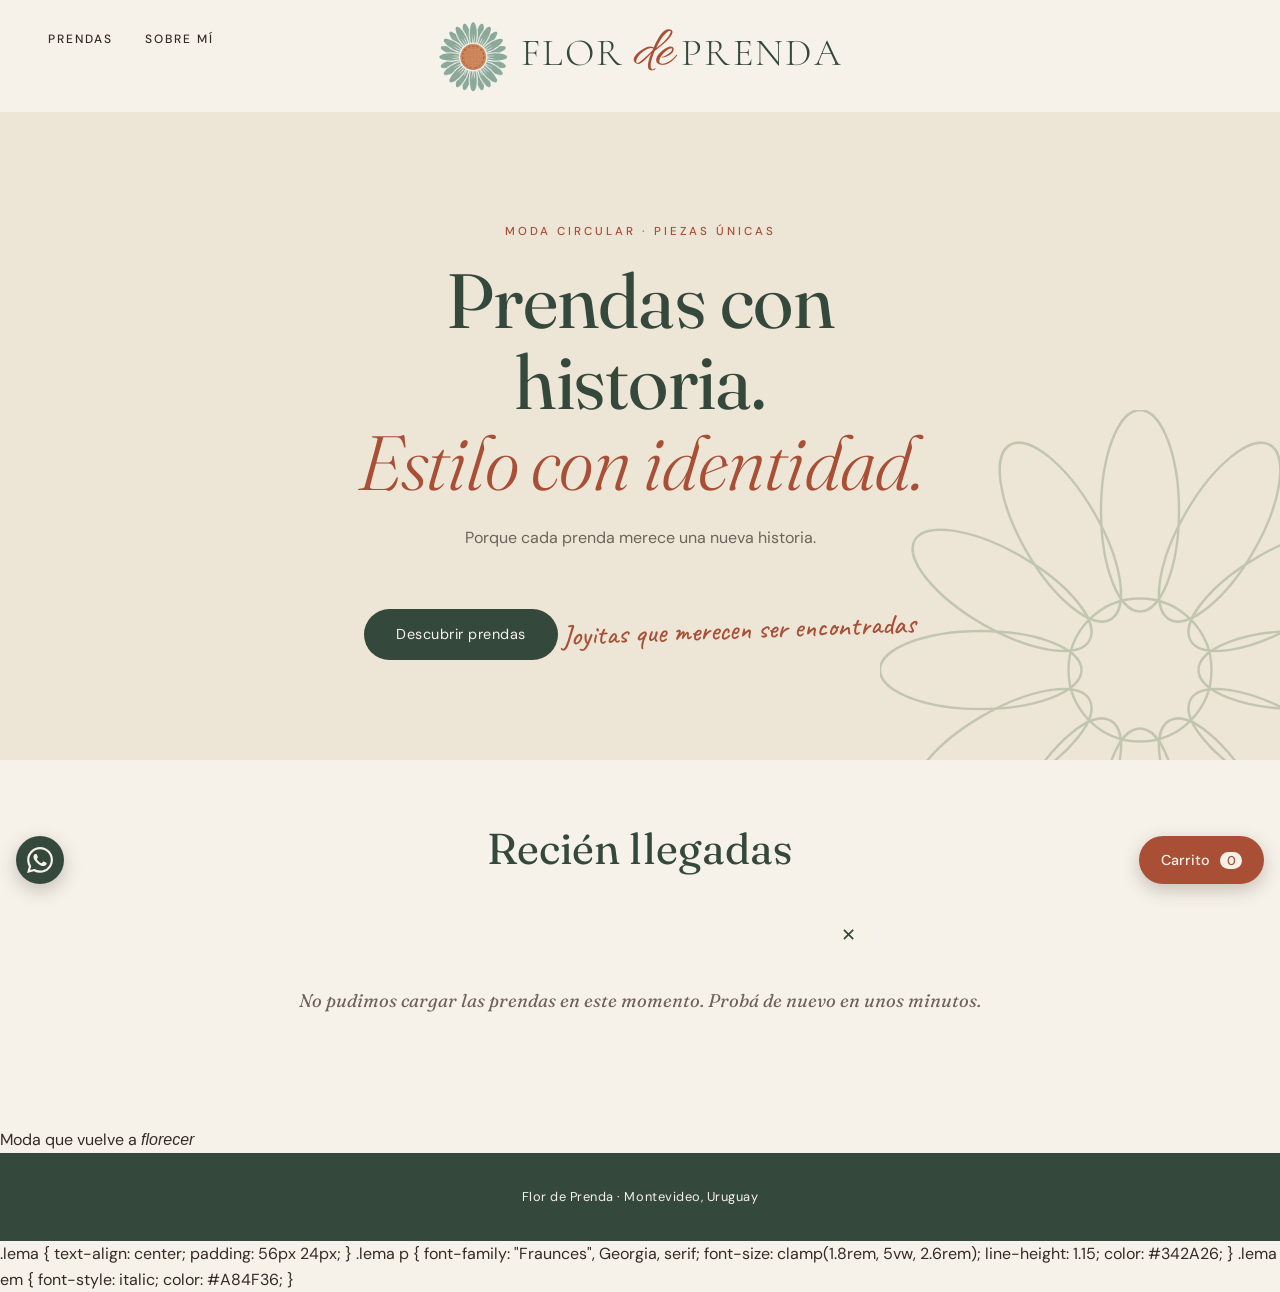
==== commit 941e1850: "Update index.html" ====
--- a/index.html
+++ b/index.html
@@ -162,7 +162,20 @@
       overflow: hidden;
     }
   </style>
-
+    .lema {
+      text-align: center;
+      padding: 56px 24px;
+    }
+    .lema p {
+      font-family: "Fraunces", Georgia, serif;
+      font-size: clamp(1.8rem, 5vw, 2.6rem);
+      line-height: 1.15;
+      color: #342A26;
+    }
+    .lema em {
+      font-style: italic;
+      color: #A84F36;
+    }
   <dialog class="sobre-mi" id="sobre-mi" aria-labelledby="titulo-sobre-mi">
     <form method="dialog">
       <button class="sobre-mi-cerrar" aria-label="Cerrar">✕</button>
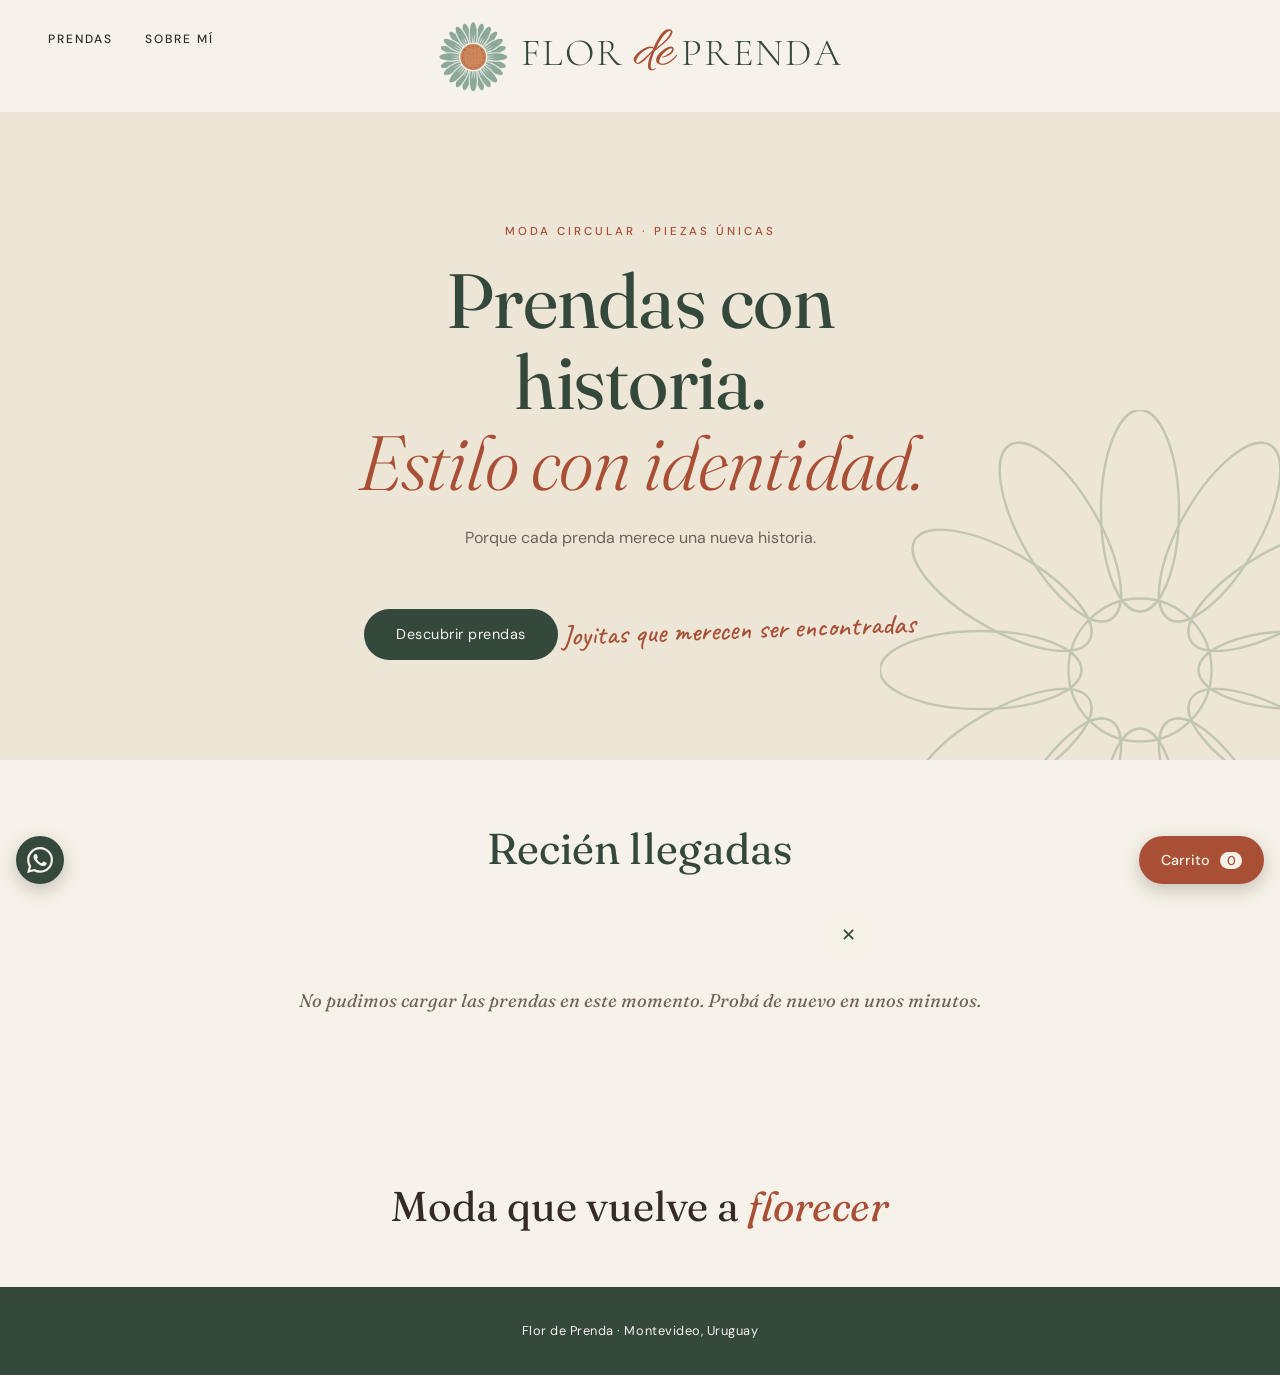
==== commit 36755b6a: "Update index.html" ====
--- a/index.html
+++ b/index.html
@@ -73,10 +73,12 @@
     <div class="filtros" id="filtros"></div>
     <div class="grilla" id="grilla"></div>
   </section>
+
   <!-- LEMA (arriba del pie de página) -->
   <section class="lema">
     <p>Moda que vuelve a <em>florecer</em></p>
   </section>
+
   <!-- PIE DE PÁGINA -->
   <footer class="pie">
     <p>Flor de Prenda · Montevideo, Uruguay</p>
@@ -114,7 +116,7 @@
     <div class="ficha-info" id="ficha-info"></div>
   </aside>
 
-  <!-- VENTANA "SOBRE MÍ" -->
+  <!-- ESTILOS DE "SOBRE MÍ" Y DEL LEMA -->
   <style>
     .sobre-mi {
       border: none;
@@ -161,7 +163,7 @@
     body:has(dialog[open]) {
       overflow: hidden;
     }
-  </style>
+
     .lema {
       text-align: center;
       padding: 56px 24px;
@@ -176,11 +178,14 @@
       font-style: italic;
       color: #A84F36;
     }
+  </style>
+
+  <!-- VENTANA "SOBRE MÍ" -->
   <dialog class="sobre-mi" id="sobre-mi" aria-labelledby="titulo-sobre-mi">
     <form method="dialog">
       <button class="sobre-mi-cerrar" aria-label="Cerrar">✕</button>
     </form>
-       <div class="sobre-mi-contenido">
+    <div class="sobre-mi-contenido">
       <h2 id="titulo-sobre-mi">Moda que vuelve a <em>florecer</em></h2>
       <p>
         Flor de Prenda nació de la resiliencia: de esos momentos en los que la vida nos lleva por caminos que nunca imaginamos y nos invita a descubrir una fuerza que no sabíamos que teníamos.
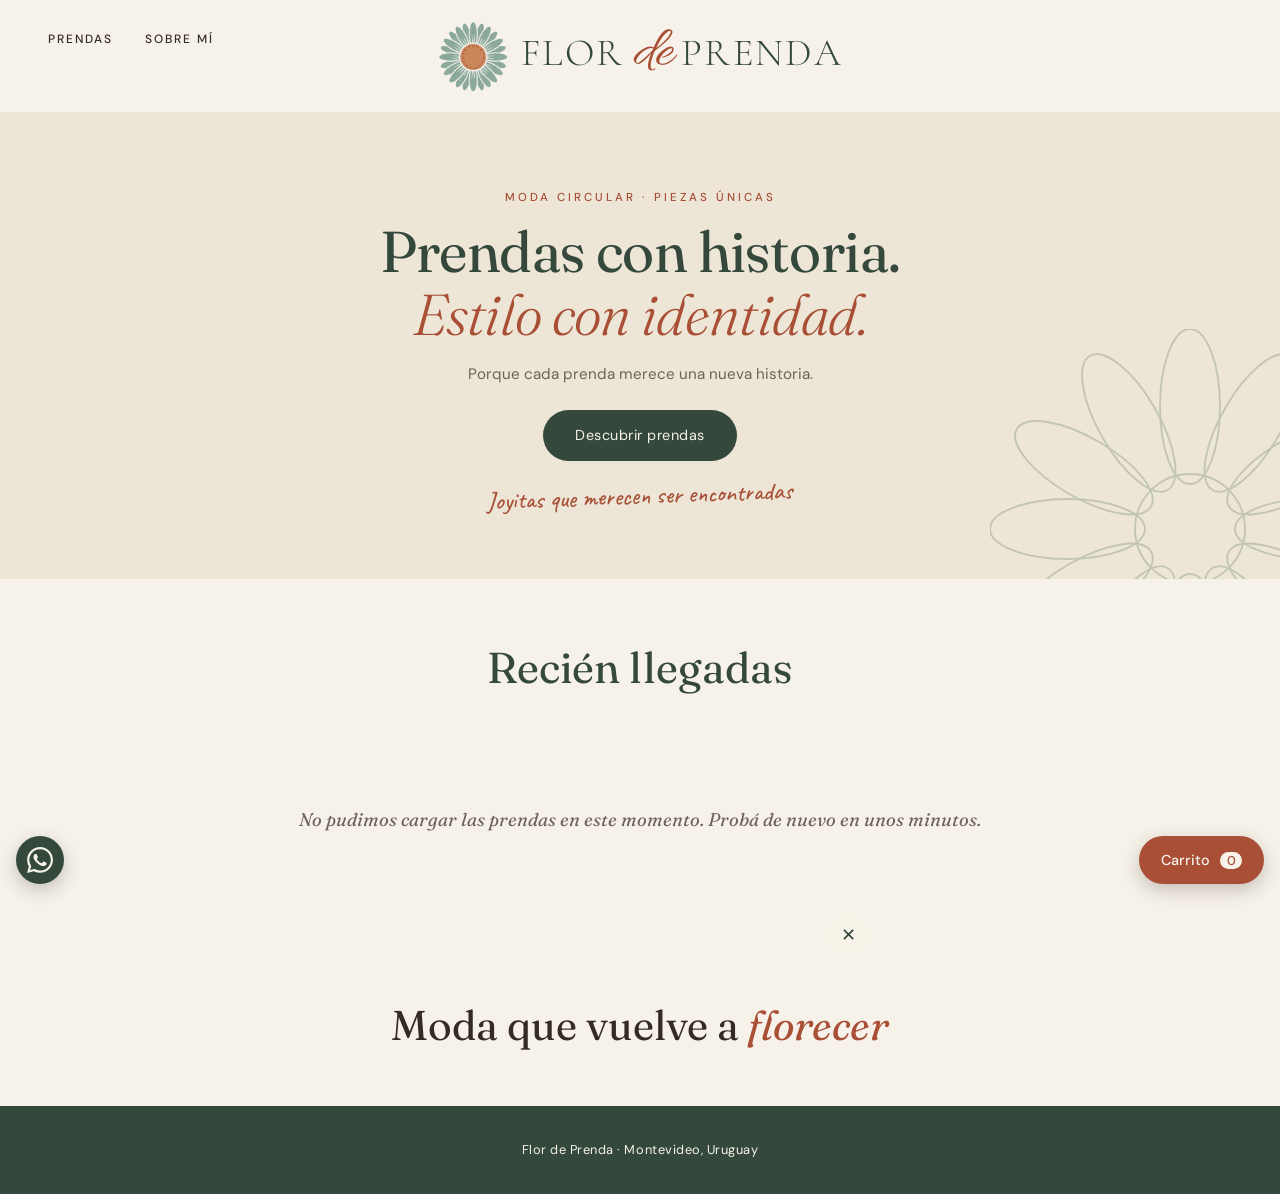
==== commit c9e48a13: "Update index.html" ====
--- a/index.html
+++ b/index.html
@@ -30,7 +30,51 @@
       <a href="#sobre-mi" id="abrir-sobre-mi">Sobre mí</a>
     </nav>
   </header>
-
+  <!-- BANNER CYBER MONDAY (solo se muestra del 2 al 4 de noviembre de 2026) -->
+  <section class="cm" id="cm" aria-labelledby="cm-titulo" hidden>
+    <div class="cm-contenido">
+
+      <div class="marca cm-logo">
+        <img class="marca-flor" src="logo-flor.png" alt="" width="380" height="380">
+        <span class="marca-nombre">
+          <span>FLOR</span><span class="marca-de">de</span><span>PRENDA</span>
+        </span>
+      </div>
+
+      <div class="cm-principal">
+        <div class="cm-titulo-caja">
+          <svg class="cm-bolsa" viewBox="0 0 64 64" fill="none" stroke="currentColor" stroke-width="3.5" stroke-linecap="round" stroke-linejoin="round" aria-hidden="true" focusable="false">
+            <path d="M20 24v-6a12 12 0 0 1 24 0v6"/>
+            <path d="M10 24h44l-3 30a4 4 0 0 1-4 4H17a4 4 0 0 1-4-4z"/>
+            <path d="M32 47c-6-4-9-7-9-10.5a4.8 4.8 0 0 1 9-2.3 4.8 4.8 0 0 1 9 2.3c0 3.5-3 6.5-9 10.5z"/>
+          </svg>
+          <h2 class="cm-titulo" id="cm-titulo"><span>Cyber</span><em>Monday</em></h2>
+        </div>
+
+        <div class="cm-detalle">
+          <p class="cm-fechas">Del 2/11/2026 al 4/11/2026</p>
+
+          <div class="cm-cuenta" id="cm-cuenta">
+            <p class="cm-termina">La oferta termina en:</p>
+            <div class="cm-contador" role="timer" aria-live="off" aria-label="Tiempo que queda de la oferta">
+              <div class="cm-unidad"><span class="cm-numero" id="cm-dias">00</span><span class="cm-rotulo">Días</span></div>
+              <span class="cm-sep" aria-hidden="true">:</span>
+              <div class="cm-unidad"><span class="cm-numero" id="cm-horas">00</span><span class="cm-rotulo">Horas</span></div>
+              <span class="cm-sep" aria-hidden="true">:</span>
+              <div class="cm-unidad"><span class="cm-numero" id="cm-minutos">00</span><span class="cm-rotulo">Minutos</span></div>
+              <span class="cm-sep" aria-hidden="true">:</span>
+              <div class="cm-unidad"><span class="cm-numero" id="cm-segundos">00</span><span class="cm-rotulo">Segundos</span></div>
+            </div>
+          </div>
+
+          <p class="cm-final" id="cm-final" role="status" hidden>Cyber Monday finalizó</p>
+
+          <a class="boton cm-boton" id="cm-boton" href="#prendas">Descubrí nuestras oportunidades</a>
+        </div>
+      </div>
+
+    </div>
+  </section>
   <!-- PORTADA -->
   <section class="portada">
 
@@ -221,5 +265,59 @@
       });
     })();
   </script>
+    <!-- CONTADOR DE CYBER MONDAY -->
+  <script>
+    (function () {
+      // Fechas en hora de Uruguay (UTC-03:00)
+      var INICIO = new Date("2026-11-02T00:00:00-03:00").getTime();
+      var FIN = new Date("2026-11-05T00:00:00-03:00").getTime();
+
+      var banner = document.getElementById("cm");
+      if (!banner) return;
+
+      // Fuera de fecha el banner ni aparece: así se "borra solo" el 5 de noviembre
+      var ahora = Date.now();
+      if (ahora < INICIO || ahora >= FIN) return;
+
+      var dias = document.getElementById("cm-dias");
+      var horas = document.getElementById("cm-horas");
+      var minutos = document.getElementById("cm-minutos");
+      var segundos = document.getElementById("cm-segundos");
+      var mensajeFinal = document.getElementById("cm-final");
+      var boton = document.getElementById("cm-boton");
+      var reloj;
+
+      function dos(n) {
+        return n < 10 ? "0" + n : String(n);
+      }
+
+      function terminar() {
+        clearInterval(reloj);
+        dias.textContent = horas.textContent = minutos.textContent = segundos.textContent = "00";
+        mensajeFinal.hidden = false;   // "Cyber Monday finalizó"
+        boton.hidden = true;           // se oculta el botón promocional
+        setTimeout(function () {       // y a los 10 segundos desaparece el banner
+          banner.hidden = true;
+        }, 10000);
+      }
+
+      function actualizar() {
+        var resta = FIN - Date.now();
+        if (resta <= 0) {
+          terminar();
+          return;
+        }
+        var total = Math.floor(resta / 1000);
+        dias.textContent = dos(Math.floor(total / 86400));
+        horas.textContent = dos(Math.floor((total % 86400) / 3600));
+        minutos.textContent = dos(Math.floor((total % 3600) / 60));
+        segundos.textContent = dos(total % 60);
+      }
+
+      banner.hidden = false;
+      reloj = setInterval(actualizar, 1000);
+      actualizar();
+    })();
+  </script>
 </body>
 </html>
--- a/style.css
+++ b/style.css
@@ -979,3 +979,274 @@
   border: none;
   cursor: pointer;
 }
+
+
+/* ====== AJUSTE: PORTADA MÁS COMPACTA ====== */
+.portada {
+  padding: 52px 24px 48px;
+}
+
+.portada-petalos {
+  right: -90px;
+  bottom: -110px;
+  width: 260px;
+  height: 260px;
+}
+
+.portada-etiqueta {
+  margin-bottom: 14px;
+}
+
+.portada h1 {
+  margin-bottom: 16px;
+  font-size: clamp(2.2rem, 8vw, 3.6rem);
+  line-height: 1.08;
+}
+
+.portada-texto {
+  margin: 0 auto 24px;
+  font-size: 0.95rem;
+}
+
+/* La notita manuscrita pasa a su propia línea, debajo del botón */
+.portada-nota {
+  display: block;
+  margin-top: 20px;
+  font-size: 1.35rem;
+}
+
+/* Pantallas grandes */
+@media (min-width: 900px) {
+  .portada {
+    padding: 76px 24px 68px;
+  }
+
+  .portada-petalos {
+    right: -110px;
+    bottom: -150px;
+    width: 400px;
+    height: 400px;
+  }
+
+  .portada-nota {
+    font-size: 1.55rem;
+  }
+}
+/* ====== BANNER CYBER MONDAY ====== */
+.cm {
+  --azul: #155A8A;
+  position: relative;
+  overflow: hidden;
+  padding: 28px 20px 30px;
+  text-align: center;
+  background: var(--crema);
+  border-bottom: 1px solid var(--arena);
+}
+
+/* Necesario para que "hidden" funcione aunque otros estilos pongan display */
+.cm[hidden],
+.cm [hidden] {
+  display: none !important;
+}
+
+/* Detalles de fondo: manchas salvia y azul */
+.cm::before,
+.cm::after {
+  content: "";
+  position: absolute;
+  border-radius: 50%;
+  pointer-events: none;
+}
+.cm::before {
+  top: -80px;
+  left: -80px;
+  width: 190px;
+  height: 190px;
+  background: var(--salvia);
+  opacity: 0.5;
+}
+.cm::after {
+  right: -90px;
+  bottom: -100px;
+  width: 200px;
+  height: 200px;
+  background: var(--azul);
+  opacity: 0.2;
+}
+
+.cm-contenido {
+  position: relative;
+  z-index: 1;
+  max-width: 1000px;
+  margin: 0 auto;
+}
+
+.cm-logo {
+  margin-bottom: 20px;
+}
+
+.cm-principal {
+  display: grid;
+  justify-items: center;
+  gap: 22px;
+}
+
+.cm-titulo-caja {
+  display: flex;
+  align-items: center;
+  justify-content: center;
+  gap: 14px;
+}
+
+.cm-bolsa {
+  flex-shrink: 0;
+  width: 54px;
+  height: auto;
+  color: var(--azul);
+}
+
+.cm-titulo {
+  font-size: clamp(2.4rem, 11vw, 3.6rem);
+  line-height: 0.95;
+  text-align: left;
+  color: var(--azul);
+}
+.cm-titulo span {
+  display: block;
+  font-weight: 700;
+}
+.cm-titulo em {
+  display: block;
+  font-style: italic;
+  font-weight: 600;
+}
+
+.cm-fechas {
+  display: inline-block;
+  padding: 8px 22px;
+  border-radius: 999px;
+  font-size: 0.95rem;
+  font-weight: 500;
+  color: var(--crema);
+  background: var(--azul);
+}
+
+/* Marco del contador con la etiqueta encima */
+.cm-cuenta {
+  position: relative;
+  max-width: 460px;
+  margin: 30px auto 0;
+  padding: 28px 12px 16px;
+  border: 1px solid var(--salvia);
+  border-radius: 22px;
+}
+
+.cm-termina {
+  position: absolute;
+  top: -15px;
+  left: 50%;
+  transform: translateX(-50%);
+  padding: 4px 18px;
+  white-space: nowrap;
+  border-radius: 999px;
+  font-size: 0.95rem;
+  font-weight: 500;
+  color: var(--verde-oscuro);
+  background: var(--salvia);
+}
+
+.cm-contador {
+  display: flex;
+  align-items: center;
+  justify-content: center;
+  gap: 4px;
+}
+
+.cm-unidad {
+  display: flex;
+  flex: 1 1 0;
+  flex-direction: column;
+  align-items: center;
+  min-width: 0;
+  max-width: 82px;
+  padding: 8px 2px 6px;
+  border-radius: 12px;
+  color: var(--crema);
+  background: var(--azul);
+}
+
+.cm-numero {
+  font-family: var(--fuente-titulos);
+  font-size: 1.7rem;
+  font-weight: 600;
+  line-height: 1;
+  font-variant-numeric: tabular-nums;
+}
+
+.cm-rotulo {
+  margin-top: 4px;
+  font-size: 0.68rem;
+  letter-spacing: 0.02em;
+}
+
+.cm-sep {
+  font-family: var(--fuente-titulos);
+  font-size: 1.4rem;
+  font-weight: 700;
+  color: var(--verde-oscuro);
+}
+
+.cm-final {
+  margin-top: 20px;
+  font-family: var(--fuente-titulos);
+  font-style: italic;
+  font-size: 1.5rem;
+  color: var(--terracota);
+}
+
+.cm-boton {
+  margin-top: 24px;
+  background: var(--azul);
+}
+
+/* Pantallas grandes: título a la izquierda, contador a la derecha */
+@media (min-width: 900px) {
+  .cm {
+    padding: 40px 48px 44px;
+  }
+  .cm::before {
+    top: -120px;
+    left: -100px;
+    width: 300px;
+    height: 300px;
+  }
+  .cm::after {
+    right: -120px;
+    bottom: -150px;
+    width: 340px;
+    height: 340px;
+  }
+  .cm-principal {
+    grid-template-columns: 1fr 1fr;
+    gap: 0;
+  }
+  .cm-titulo-caja {
+    padding-right: 40px;
+    border-right: 1px solid var(--salvia);
+  }
+  .cm-detalle {
+    padding-left: 40px;
+  }
+  .cm-bolsa {
+    width: 84px;
+  }
+  .cm-titulo {
+    font-size: 4.2rem;
+  }
+  .cm-numero {
+    font-size: 2rem;
+  }
+  .cm-rotulo {
+    font-size: 0.78rem;
+  }
+}
